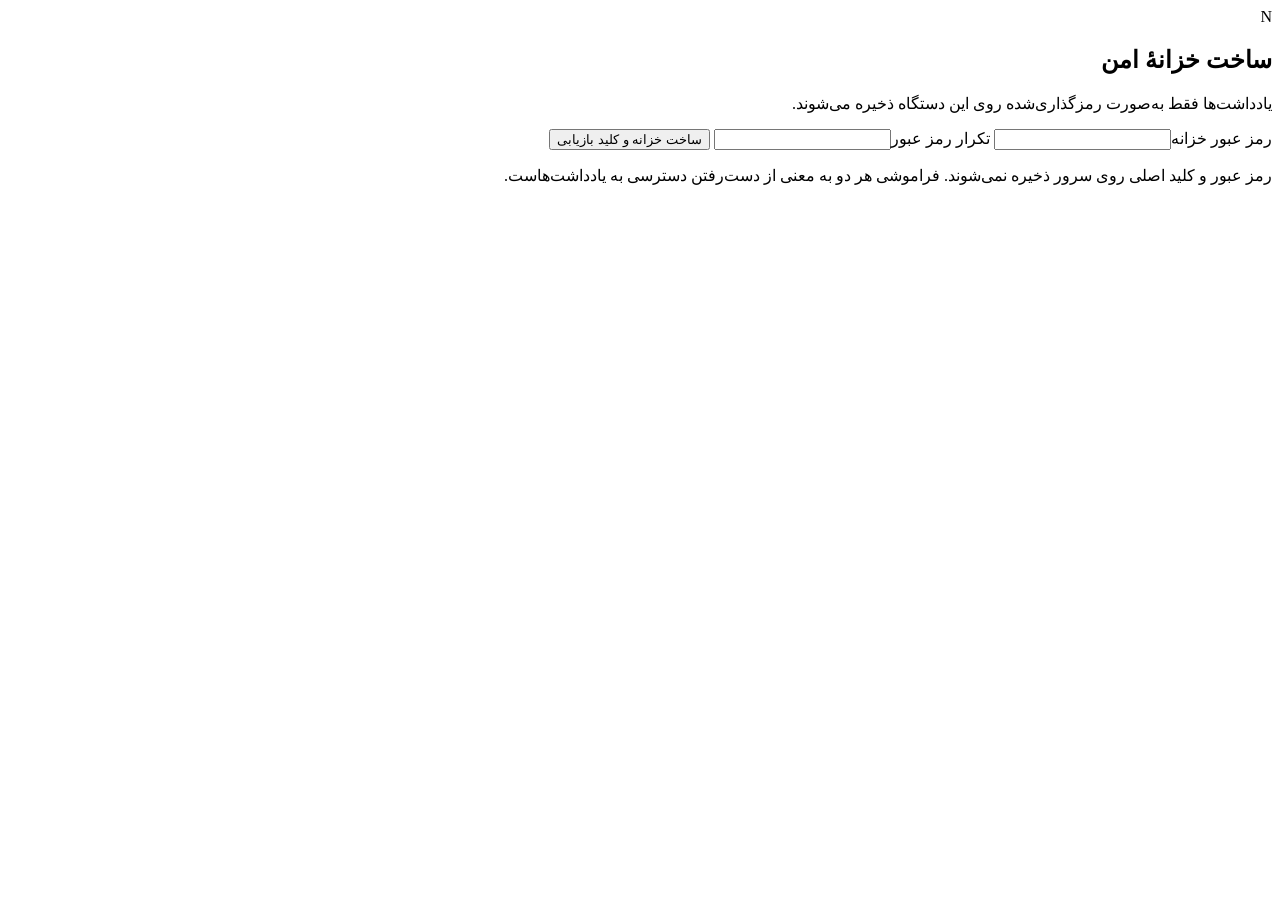
==== index.html @ 38ea78f9 "feat: add NoteNest web client and Pages deployment" ====
<!doctype html>
<html lang="fa" dir="rtl">
<head>
  <meta charset="UTF-8">
  <meta name="viewport" content="width=device-width,initial-scale=1,viewport-fit=cover">
  <meta name="theme-color" content="#f5f2eb">
  <meta name="description" content="NoteNest — دفترچه یادداشت شخصی">
  <title>NoteNest | دفترچه یادداشت</title>
  <link rel="manifest" href="./manifest.webmanifest">
  <link rel="stylesheet" href="./styles.css">
</head>
<body>
  <section class="vault-gate" id="vaultGate" aria-labelledby="vaultGateTitle">
    <div class="vault-card"><div class="brand-mark vault-brand">N</div><h1 id="vaultGateTitle">ساخت خزانهٔ امن</h1>
      <p id="vaultGateDescription">یادداشت‌ها فقط به‌صورت رمزگذاری‌شده روی این دستگاه ذخیره می‌شوند.</p>
      <p class="vault-error" id="vaultError" role="alert" hidden></p>
      <form id="vaultSetupForm" class="vault-form">
        <label for="vaultPassword">رمز عبور خزانه</label><input id="vaultPassword" type="password" minlength="10" autocomplete="new-password" required>
        <label for="vaultPasswordConfirm">تکرار رمز عبور</label><input id="vaultPasswordConfirm" type="password" minlength="10" autocomplete="new-password" required>
        <button class="vault-primary" id="vaultSetupButton" type="submit">ساخت خزانه و کلید بازیابی</button>
      </form>
      <section id="vaultRecoveryStep" hidden><div class="recovery-code" id="recoveryCode" dir="ltr"></div>
        <button type="button" class="vault-secondary" id="copyRecoveryCode">کپی کلید بازیابی</button><p id="recoveryHint" class="recovery-hint"></p>
        <form id="confirmRecoveryForm" class="vault-form"><label for="recoveryConfirmation">۶ نویسهٔ پایانی کلید را وارد کن</label>
          <input id="recoveryConfirmation" type="text" dir="ltr" autocomplete="off" maxlength="6" required>
          <button class="vault-primary" id="confirmRecoveryButton" type="submit">تأیید و فعال‌سازی خزانه</button></form>
      </section>
      <form id="vaultUnlockForm" class="vault-form" hidden>
        <input id="vaultSecret" type="password" autocomplete="current-password" placeholder="رمز عبور" required>
        <input id="vaultRecoverySecret" type="text" dir="ltr" autocomplete="off" placeholder="کلید بازیابی" hidden>
        <button class="vault-primary" id="vaultUnlockButton" type="submit">باز کردن خزانه</button>
        <button class="vault-link" id="toggleRecoveryUnlock" type="button">ورود با کلید بازیابی</button>
      </form>
      <p class="vault-footnote">رمز عبور و کلید اصلی روی سرور ذخیره نمی‌شوند. فراموشی هر دو به معنی از دست‌رفتن دسترسی به یادداشت‌هاست.</p>
    </div>
  </section>
  <div class="app-shell" hidden>
    <aside class="sidebar" id="sidebar">
      <a class="brand" href="./" aria-label="NoteNest">
        <span class="brand-mark">N</span><span><strong>NoteNest</strong><small>دفترچه یادداشت</small></span>
      </a>
      <button class="new-note" id="newNote"><span>＋</span> یادداشت جدید</button>
      <nav class="main-nav" aria-label="منوی اصلی">
        <button class="nav-item active" data-filter="all"><span>▤</span> همه یادداشت‌ها <kbd id="allCount">0</kbd></button>
        <button class="nav-item" data-filter="favorite"><span>☆</span> علاقه‌مندی‌ها <kbd id="favoriteCount">0</kbd></button>
      </nav>
      <div class="side-heading"><span>پوشه‌ها</span><button id="addFolder" aria-label="افزودن پوشه">＋</button></div>
      <div id="folderList" class="folder-list"></div>
      <div class="sidebar-bottom">
        <div class="local-status"><span class="status-dot"></span><span>ذخیره روی همین دستگاه</span></div>
        <button class="nav-item" id="themeToggle"><span>◐</span> تغییر پوسته</button><button class="nav-item" id="lockVault"><span>⌑</span> قفل خزانه</button>
      </div>
    </aside>
    <main class="main">
      <header class="topbar">
        <button class="mobile-menu" id="mobileMenu" aria-label="باز کردن منو">☰</button>
        <div class="page-heading"><h1 id="pageTitle">همه یادداشت‌ها</h1><p id="pageSubtitle">فکرهایت را اینجا نگه دار.</p></div>
        <label class="search-box"><span>⌕</span><input id="searchInput" type="search" placeholder="جست‌وجو در یادداشت‌ها..." autocomplete="off"></label>
        <button class="icon-button" id="topNewNote" aria-label="یادداشت جدید">＋</button>
      </header>
      <section class="content-area">
        <div class="notes-toolbar"><span id="resultCount">۰ یادداشت</span><select id="sortSelect" aria-label="مرتب‌سازی"><option value="updated">آخرین تغییر</option><option value="created">قدیمی‌ترین</option><option value="title">عنوان</option></select></div>
        <div id="notesGrid" class="notes-grid"></div>
        <div id="emptyState" class="empty-state"><div class="empty-icon">✎</div><h2>هنوز یادداشتی اینجا نیست</h2><p>اولین یادداشتت را بساز؛ بقیه‌اش با تو.</p><button class="new-note" id="emptyNewNote">＋ ساخت یادداشت</button></div>
      </section>
    </main>
  </div>
  <div class="editor-backdrop" id="editorBackdrop" hidden>
    <section class="editor-panel" role="dialog" aria-modal="true" aria-labelledby="editorHeading">
      <header class="editor-header">
        <button class="icon-button subtle" id="closeEditor" aria-label="بستن">×</button>
        <div class="save-state" id="saveState">ذخیره‌شده</div>
        <div class="editor-actions"><button class="icon-button subtle" id="favoriteNote" aria-label="علاقه‌مندی">☆</button><button class="danger-button" id="deleteNote">حذف</button></div>
      </header>
      <div class="editor-body">
        <div class="editor-meta"><span id="editorFolderLabel">بدون پوشه</span><select id="noteFolder" aria-label="انتقال به پوشه"><option value="">بدون پوشه</option></select></div>
        <label class="sr-only" for="noteTitle">عنوان یادداشت</label>
        <input id="noteTitle" class="title-input" placeholder="عنوان یادداشت..." maxlength="180">
        <label class="sr-only" for="noteContent">متن یادداشت</label>
        <textarea id="noteContent" class="content-input" placeholder="از اینجا بنویس..."></textarea>
        <footer class="editor-footer"><span>متن فارسی و English در کنار هم</span><span id="wordCount">۰ کلمه</span></footer>
      </div>
    </section>
  </div>
  <dialog class="action-dialog" id="actionDialog">
    <form method="dialog" id="actionForm">
      <h2 id="dialogTitle">ساخت پوشه</h2>
      <p id="dialogMessage">نام پوشه را وارد کن.</p>
      <input id="dialogInput" maxlength="60" autocomplete="off" placeholder="نام پوشه">
      <div class="dialog-actions"><button value="cancel" class="dialog-cancel">انصراف</button><button value="confirm" class="dialog-confirm">تأیید</button></div>
    </form>
  </dialog>
  <div class="toast" id="toast" role="status" aria-live="polite"></div>
  <script type="module" src="./app.js"></script>
</body>
</html>
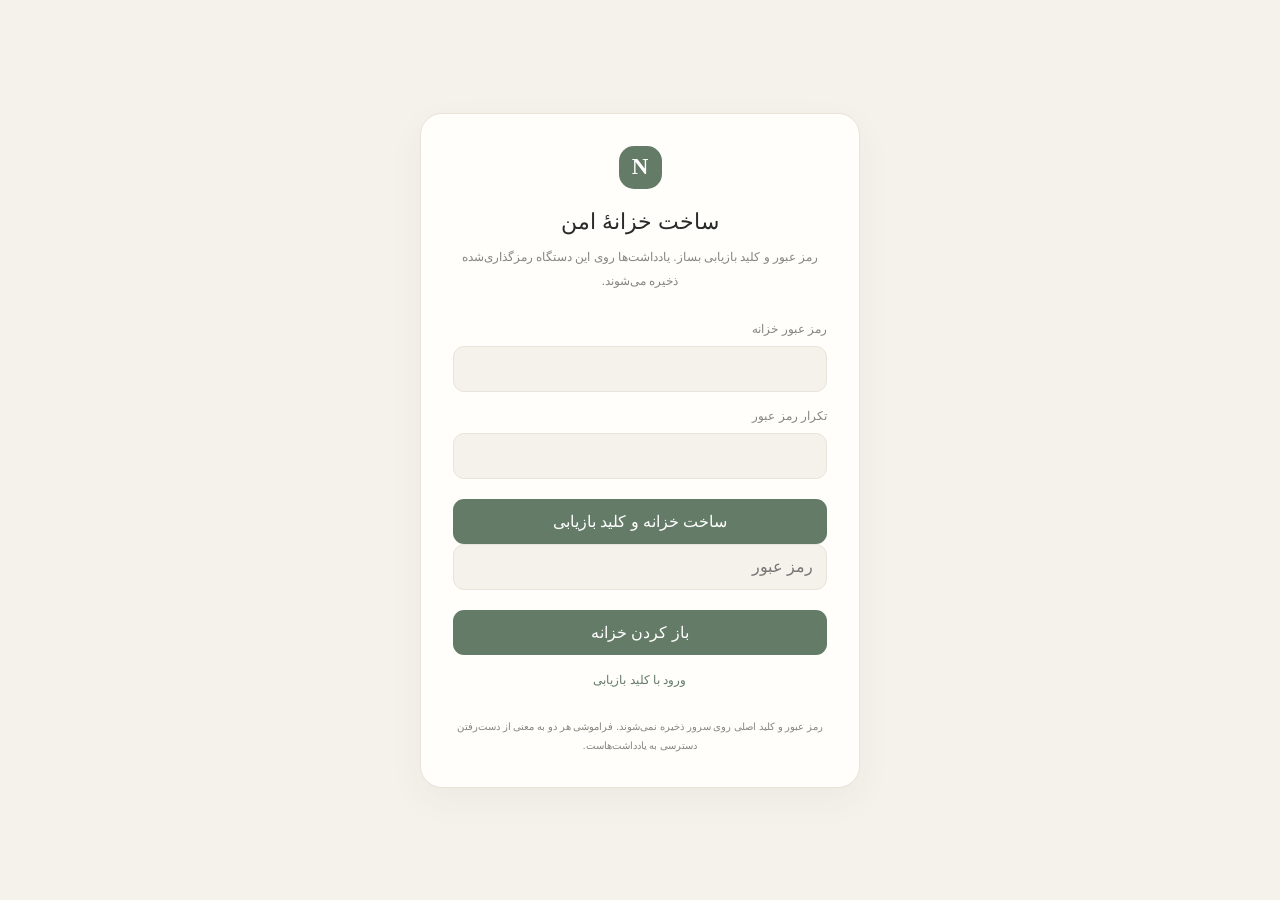
==== commit db2a57cb: "Add Google Drive connect control" ====
--- a/index.html
+++ b/index.html
@@ -48,7 +48,7 @@
       <div id="folderList" class="folder-list"></div>
       <div class="sidebar-bottom">
         <div class="local-status"><span class="status-dot"></span><span>ذخیره روی همین دستگاه</span></div>
-        <button class="nav-item" id="themeToggle"><span>◐</span> تغییر پوسته</button><button class="nav-item" id="lockVault"><span>⌑</span> قفل خزانه</button>
+        <button class="nav-item" id="themeToggle"><span>◐</span> تغییر پوسته</button><button class="nav-item" id="driveConnect"><span>☁</span> اتصال به گوگل درایو</button><button class="nav-item" id="lockVault"><span>⌑</span> قفل خزانه</button>
       </div>
     </aside>
     <main class="main">
--- a/styles.css
+++ b/styles.css
@@ -0,0 +1,30 @@
+:root{font-family:Vazirmatn, Tahoma, sans-serif;color:#292b28;background:#f5f2eb;font-synthesis:none;text-rendering:optimizeLegibility;--bg:#f5f2eb;--surface:#fffefa;--surface2:#f0ede5;--text:#292b28;--muted:#85877f;--line:#e8e4da;--accent:#637b67;--accent-soft:#e8eee7;--shadow:0 12px 36px #343a2d0c}
+*{box-sizing:border-box}body{margin:0;background:var(--bg);color:var(--text);min-height:100vh}button,input,textarea,select{font:inherit}button{cursor:pointer}.app-shell{min-height:100vh;display:grid;grid-template-columns:270px minmax(0,1fr);max-width:1600px;margin:auto}.sidebar{background:var(--surface);border-left:1px solid var(--line);padding:30px 20px 20px;display:flex;flex-direction:column;min-height:100vh}.brand{display:flex;align-items:center;gap:12px;text-decoration:none;color:inherit;margin:0 5px 34px}.brand-mark{width:43px;height:43px;border-radius:15px;background:var(--accent);color:white;display:grid;place-items:center;font:800 23px Georgia}.brand strong,.brand small{display:block}.brand strong{font-size:17px;letter-spacing:.2px}.brand small{font-size:11px;color:var(--muted);margin-top:2px}.new-note{border:0;border-radius:13px;background:var(--accent);color:white;padding:13px 16px;font-weight:600;box-shadow:0 5px 14px #637b6726}.new-note span{font-size:20px;vertical-align:-2px;margin-left:7px}.main-nav{display:grid;gap:5px;margin:27px 0}.nav-item{width:100%;border:0;background:transparent;text-align:right;padding:11px 12px;border-radius:10px;color:var(--muted);display:flex;align-items:center;gap:11px;font-size:13px}.nav-item>span{font-size:18px;width:22px;text-align:center}.nav-item kbd{margin-right:auto;font:11px inherit;color:var(--muted)}.nav-item.active,.nav-item:hover{background:var(--accent-soft);color:var(--accent)}.side-heading{display:flex;justify-content:space-between;align-items:center;padding:0 10px;color:var(--muted);font-size:12px;margin:8px 0 10px}.side-heading button{border:0;background:var(--surface2);color:var(--accent);width:26px;height:26px;border-radius:8px;font-size:18px}.folder-list{display:grid;gap:3px}.folder-item{display:flex;align-items:center;gap:10px;border:0;background:transparent;text-align:right;padding:10px 12px;border-radius:9px;color:var(--muted);font-size:13px}.folder-item.active,.folder-item:hover{background:var(--accent-soft);color:var(--accent)}.folder-item .folder-count{margin-right:auto;font-size:11px}.sidebar-bottom{margin-top:auto;border-top:1px solid var(--line);padding-top:17px}.local-status{font-size:11px;color:var(--muted);display:flex;align-items:center;gap:8px;padding:9px 12px 15px}.status-dot{width:7px;height:7px;border-radius:50%;background:#6c9a70}.main{min-width:0}.topbar{padding:35px 48px 24px;display:flex;align-items:center;gap:22px;border-bottom:1px solid var(--line)}.page-heading{margin-left:auto}.page-heading h1{font-size:23px;margin:0 0 5px;font-weight:700}.page-heading p{font-size:12px;color:var(--muted);margin:0}.search-box{width:min(330px,35vw);display:flex;align-items:center;gap:9px;background:var(--surface);border:1px solid var(--line);border-radius:12px;padding:0 13px;color:var(--muted)}.search-box span{font-size:23px}.search-box input{width:100%;border:0;outline:0;background:transparent;padding:12px 0;color:var(--text);font-size:12px}.icon-button{border:0;background:var(--accent);color:white;width:42px;height:42px;border-radius:12px;font-size:23px}.content-area{padding:27px 48px 60px}.notes-toolbar{display:flex;align-items:center;justify-content:space-between;color:var(--muted);font-size:12px;margin-bottom:17px}.notes-toolbar select,.editor-meta select{border:1px solid var(--line);border-radius:9px;background:var(--surface);padding:8px 11px;color:var(--muted);font-size:11px}.notes-grid{display:grid;grid-template-columns:repeat(auto-fill,minmax(235px,1fr));gap:15px}.note-card{background:var(--surface);border:1px solid var(--line);border-radius:15px;padding:19px 19px 15px;min-height:178px;display:flex;flex-direction:column;text-align:right;cursor:pointer;transition:transform .18s,box-shadow .18s;box-shadow:var(--shadow)}.note-card:hover{transform:translateY(-3px);box-shadow:0 15px 32px #343a2d13}.note-card h3{font-size:15px;margin:0 0 10px;font-weight:700;overflow-wrap:anywhere}.note-preview{font-size:12px;color:var(--muted);line-height:2;white-space:pre-wrap;overflow:hidden;display:-webkit-box;-webkit-line-clamp:3;-webkit-box-orient:vertical;unicode-bidi:plaintext;direction:auto;overflow-wrap:anywhere}.note-card footer{display:flex;align-items:center;justify-content:space-between;margin-top:auto;padding-top:15px;color:var(--muted);font-size:10px}.note-folder{background:var(--accent-soft);color:var(--accent);padding:4px 8px;border-radius:7px}.empty-state{text-align:center;padding:95px 15px;color:var(--muted)}.empty-state[hidden]{display:none}.empty-icon{width:65px;height:65px;border-radius:22px;background:var(--accent-soft);color:var(--accent);display:grid;place-items:center;margin:0 auto 18px;font-size:30px}.empty-state h2{font-size:17px;color:var(--text);margin:0 0 8px}.empty-state p{font-size:12px;margin:0 0 22px}.editor-backdrop{position:fixed;inset:0;background:#171b1780;z-index:5;display:grid;place-items:center;padding:25px}.editor-backdrop[hidden]{display:none}.editor-panel{width:min(820px,100%);height:min(820px,100%);background:var(--surface);border-radius:19px;display:flex;flex-direction:column;box-shadow:0 30px 100px #0003;overflow:hidden}.editor-header{height:66px;flex:none;border-bottom:1px solid var(--line);display:flex;align-items:center;padding:0 20px;gap:14px}.subtle{background:var(--surface2);color:var(--muted)}.save-state{font-size:11px;color:var(--muted)}.editor-actions{margin-right:auto;display:flex;gap:9px}.danger-button{border:1px solid #efd9d5;background:#fff7f5;color:#b65d51;border-radius:10px;padding:9px 13px;font-size:11px}.editor-body{padding:26px 44px;display:flex;flex-direction:column;flex:1;min-height:0}.editor-meta{display:flex;align-items:center;justify-content:space-between;color:var(--muted);font-size:11px;margin-bottom:23px}.title-input,.content-input{border:0;outline:0;background:transparent;color:var(--text);width:100%;direction:auto;unicode-bidi:plaintext;text-align:start}.title-input{font-size:25px;font-weight:700;margin-bottom:18px}.content-input{resize:none;flex:1;font-size:15px;line-height:2.2;min-height:200px}.title-input::placeholder,.content-input::placeholder{color:#b4b4ac}.editor-footer{display:flex;justify-content:space-between;color:var(--muted);font-size:10px;border-top:1px solid var(--line);padding-top:14px}.toast{position:fixed;bottom:25px;left:50%;transform:translate(-50%,20px);opacity:0;pointer-events:none;background:#303a31;color:white;border-radius:10px;padding:11px 17px;font-size:12px;transition:.2s;z-index:10}.toast.show{opacity:1;transform:translate(-50%,0)}.mobile-menu{display:none}.sr-only{position:absolute;width:1px;height:1px;padding:0;margin:-1px;overflow:hidden;clip:rect(0,0,0,0);white-space:nowrap;border:0}
+body.dark{--bg:#1e2420;--surface:#262e29;--surface2:#303a33;--text:#edf0e9;--muted:#a1aaa0;--line:#39443c;--accent:#9bb69b;--accent-soft:#34443a;--shadow:0 12px 36px #0002}body.dark .danger-button{background:#382b29;border-color:#63413c;color:#e7a69c}body.dark .brand-mark{color:#1e2420}
+@media(max-width:850px){.app-shell{grid-template-columns:220px minmax(0,1fr)}.topbar{padding:27px 25px 20px;gap:13px}.content-area{padding:23px 25px}.search-box{width:230px}.editor-body{padding:24px 28px}}
+@media(max-width:620px){.app-shell{display:block}.sidebar{position:fixed;z-index:4;top:0;bottom:0;right:0;width:270px;min-height:0;transform:translateX(105%);transition:transform .2s;box-shadow:-15px 0 40px #0001}.sidebar.open{transform:translateX(0)}.topbar{padding:18px 16px;gap:10px}.mobile-menu{display:block;border:0;background:var(--surface);color:var(--text);border-radius:10px;width:39px;height:39px}.page-heading h1{font-size:17px}.page-heading p{display:none}.search-box{width:auto;flex:1}.search-box input{font-size:11px}.topbar>.icon-button{display:none}.content-area{padding:19px 15px}.notes-grid{grid-template-columns:repeat(2,minmax(0,1fr));gap:10px}.note-card{padding:14px;min-height:165px}.note-card h3{font-size:13px}.note-preview{font-size:11px}.editor-backdrop{padding:0}.editor-panel{height:100%;border-radius:0}.editor-body{padding:22px 20px}.title-input{font-size:22px}.content-input{font-size:14px}.editor-header{padding:0 14px}}
+@media(max-width:360px){.notes-grid{grid-template-columns:1fr}}
+
+.action-dialog{width:min(390px,calc(100% - 32px));border:1px solid var(--line);border-radius:17px;background:var(--surface);color:var(--text);padding:22px;box-shadow:0 25px 80px #0003}
+.action-dialog::backdrop{background:#171b1780}
+.action-dialog h2{font-size:17px;margin:0 0 8px}
+.action-dialog p{font-size:12px;color:var(--muted);margin:0 0 17px}
+.action-dialog input{width:100%;border:1px solid var(--line);border-radius:10px;background:var(--bg);color:var(--text);padding:11px;outline:0}
+.dialog-actions{display:flex;gap:9px;justify-content:flex-start;margin-top:19px}
+.dialog-actions button{border:0;border-radius:9px;padding:9px 15px;font-size:12px}
+.dialog-cancel{background:var(--surface2);color:var(--text)}
+.dialog-confirm{background:var(--accent);color:white}
+
+.vault-gate{min-height:100vh;display:grid;place-items:center;padding:24px;background:var(--bg)}.vault-gate[hidden]{display:none}
+.vault-card{width:min(440px,100%);background:var(--surface);border:1px solid var(--line);border-radius:22px;padding:32px;box-shadow:var(--shadow)}
+.vault-brand{margin:0 auto 20px}.vault-card h1{text-align:center;font-size:22px;margin:0 0 10px}
+.vault-card>p:not(.vault-error){text-align:center;color:var(--muted);font-size:12px;line-height:2;margin:0 0 22px}
+.vault-form{display:grid;gap:10px}.vault-form label{font-size:12px;color:var(--muted);margin-top:7px}
+.vault-form input{width:100%;border:1px solid var(--line);border-radius:11px;padding:13px;background:var(--bg);color:var(--text);outline:0;direction:auto}
+.vault-primary,.vault-secondary{border:0;border-radius:11px;padding:13px;background:var(--accent);color:white;font-weight:600;margin-top:10px}
+.vault-primary:disabled{opacity:.6;cursor:wait}.vault-secondary{width:100%;background:var(--surface2);color:var(--text);margin:8px 0}
+.vault-link{border:0;background:transparent;color:var(--accent);padding:8px;font-size:12px}
+.vault-error{background:#f9e9e6;color:#9b4035;padding:10px;border-radius:9px;font-size:12px;line-height:1.8}
+.recovery-code{direction:ltr;unicode-bidi:plaintext;overflow-wrap:anywhere;background:var(--surface2);border:1px dashed var(--accent);padding:15px;border-radius:12px;text-align:center;font:600 13px/2 monospace;margin:18px 0 8px;user-select:all}
+.recovery-hint{font-size:12px;line-height:2;color:var(--muted)}.vault-footnote{font-size:10px!important;margin:22px 0 0!important;line-height:1.9!important}
+.app-shell[hidden]{display:none}
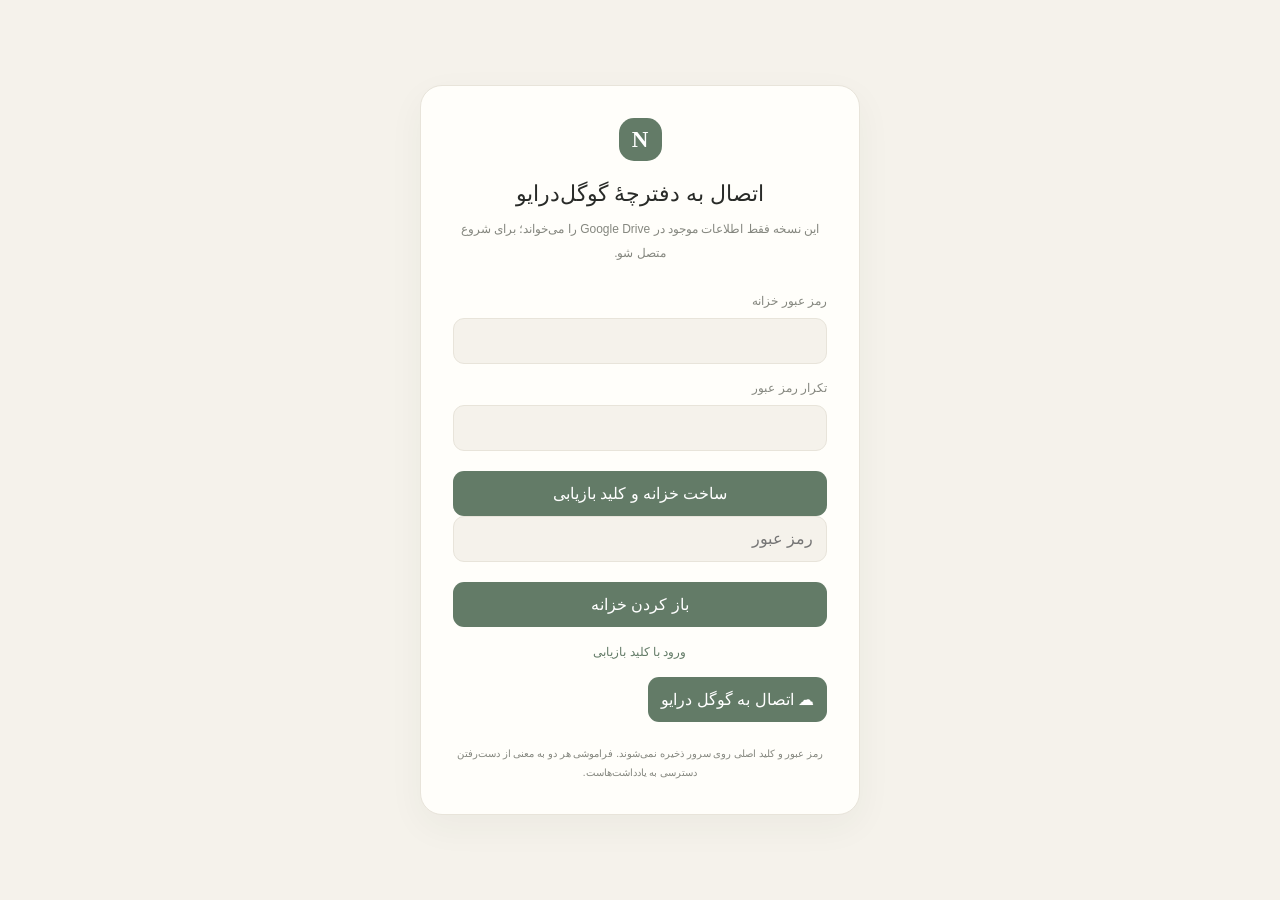
==== commit 629cd5cf: "Add Drive read-only entry point" ====
--- a/index.html
+++ b/index.html
@@ -31,6 +31,7 @@
         <button class="vault-primary" id="vaultUnlockButton" type="submit">باز کردن خزانه</button>
         <button class="vault-link" id="toggleRecoveryUnlock" type="button">ورود با کلید بازیابی</button>
       </form>
+      <button type="button" class="vault-primary" id="driveConnect">اتصال فقط‌خواندنی به Google Drive</button>
       <p class="vault-footnote">رمز عبور و کلید اصلی روی سرور ذخیره نمی‌شوند. فراموشی هر دو به معنی از دست‌رفتن دسترسی به یادداشت‌هاست.</p>
     </div>
   </section>
@@ -48,7 +49,7 @@
       <div id="folderList" class="folder-list"></div>
       <div class="sidebar-bottom">
         <div class="local-status"><span class="status-dot"></span><span>ذخیره روی همین دستگاه</span></div>
-        <button class="nav-item" id="themeToggle"><span>◐</span> تغییر پوسته</button><button class="nav-item" id="driveConnect"><span>☁</span> اتصال به گوگل درایو</button><button class="nav-item" id="lockVault"><span>⌑</span> قفل خزانه</button>
+        <button class="nav-item" id="themeToggle"><span>◐</span> تغییر پوسته</button><button class="nav-item" id="lockVault"><span>⌑</span> قفل خزانه</button>
       </div>
     </aside>
     <main class="main">
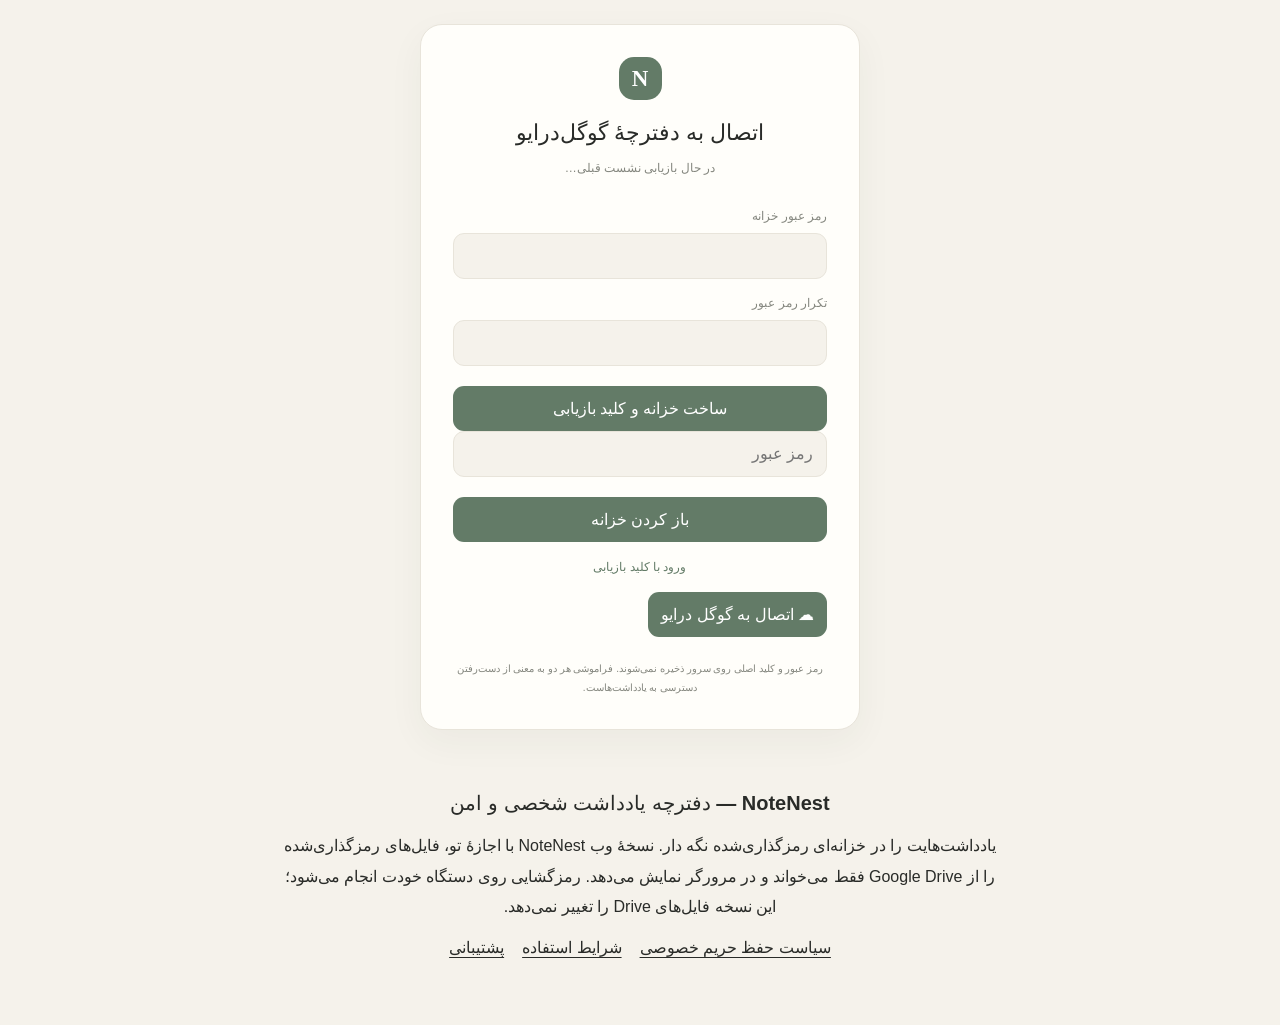
==== commit 71584fce: "docs: add public app overview and legal links" ====
--- a/index.html
+++ b/index.html
@@ -4,9 +4,10 @@
   <meta charset="UTF-8">
   <meta name="viewport" content="width=device-width,initial-scale=1,viewport-fit=cover">
   <meta name="theme-color" content="#f5f2eb">
-  <meta name="description" content="NoteNest — دفترچه یادداشت شخصی">
+  <meta name="description" content="NoteNest یک دفترچه یادداشت شخصی با خزانه رمزگذاری‌شده و مشاهده امن یادداشت‌ها از Google Drive است.">
   <title>NoteNest | دفترچه یادداشت</title>
   <link rel="manifest" href="./manifest.webmanifest">
+  <style>.public-info{max-width:760px;margin:24px auto;padding:20px 24px;text-align:center;color:var(--text,#34332e)}.public-info h2{font-size:1.25rem}.public-info p{line-height:1.9}.public-info nav{display:flex;justify-content:center;gap:18px;flex-wrap:wrap}.public-info a{color:inherit;text-underline-offset:4px}</style>
   <link rel="stylesheet" href="./styles.css">
 </head>
 <body>
@@ -34,6 +35,11 @@
       <button type="button" class="vault-primary" id="driveConnect">اتصال فقط‌خواندنی به Google Drive</button>
       <p class="vault-footnote">رمز عبور و کلید اصلی روی سرور ذخیره نمی‌شوند. فراموشی هر دو به معنی از دست‌رفتن دسترسی به یادداشت‌هاست.</p>
     </div>
+    <section class="public-info" aria-label="درباره NoteNest">
+      <h2>NoteNest — دفترچه یادداشت شخصی و امن</h2>
+      <p>یادداشت‌هایت را در خزانه‌ای رمزگذاری‌شده نگه دار. نسخهٔ وب NoteNest با اجازهٔ تو، فایل‌های رمزگذاری‌شده را از Google Drive فقط می‌خواند و در مرورگر نمایش می‌دهد. رمزگشایی روی دستگاه خودت انجام می‌شود؛ این نسخه فایل‌های Drive را تغییر نمی‌دهد.</p>
+      <nav aria-label="اطلاعات حقوقی"><a href="./privacy-policy.html">سیاست حفظ حریم خصوصی</a><a href="./terms-of-service.html">شرایط استفاده</a><a href="https://github.com/Behnamghafari/NoteNest-Web/issues">پشتیبانی</a></nav>
+    </section>
   </section>
   <div class="app-shell" hidden>
     <aside class="sidebar" id="sidebar">
